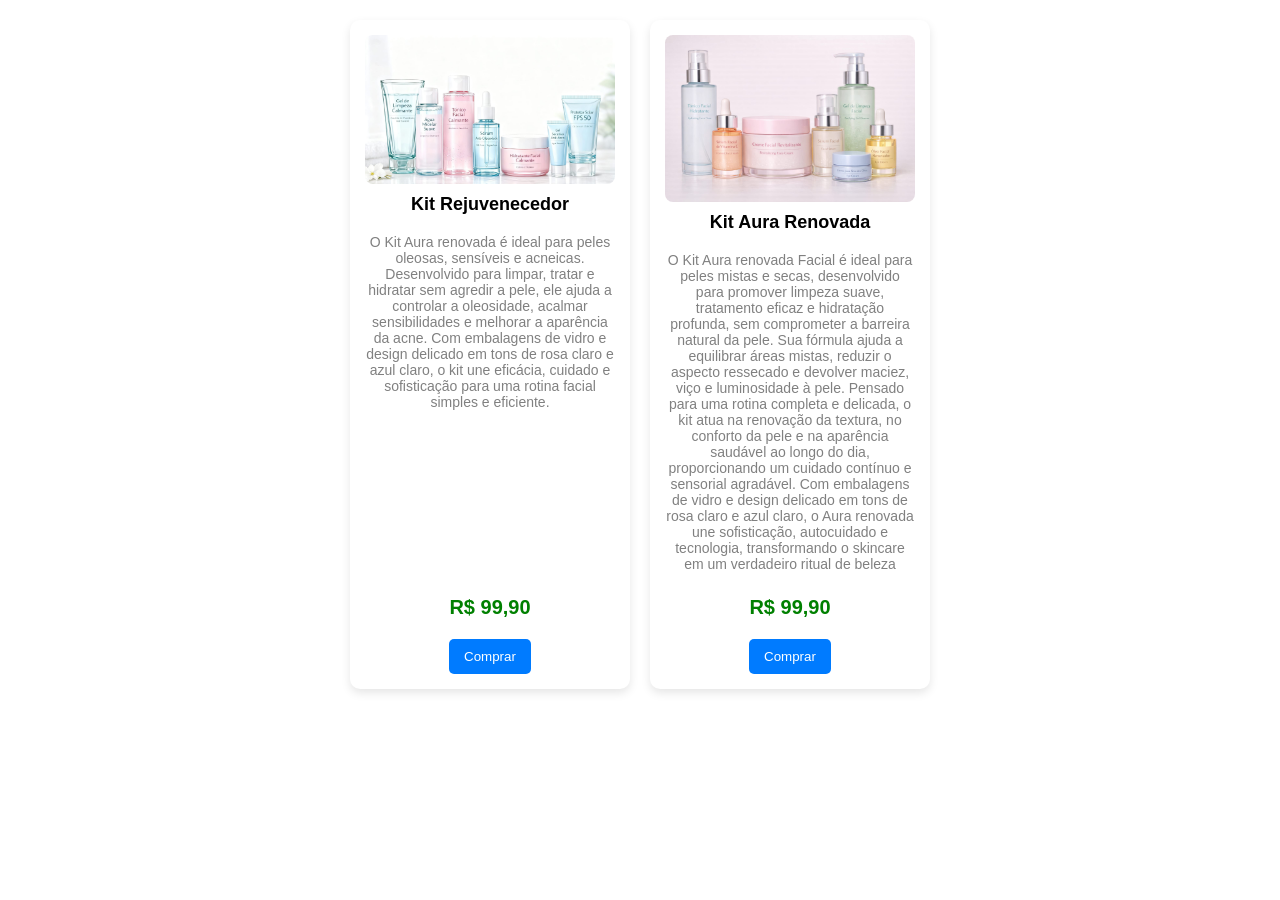
==== Compras.html @ 040ebad8 "ComprasCriado" ====
<!DOCTYPE html>
<html lang="pt-br">
<head>
    <meta charset="UTF-8">
    <meta name="viewport" content="width=device-width, initial-scale=1.0">
    <title>Compras</title>
    <link rel="stylesheet" href="Css/Compras.css">    
</head>
<body>
    <div class="CardsGeral">
    
        <div class="card">
        <img src="Imagens/VidrosProdutos.jpeg" class="card-img">
        <h2 class="card-nome">Kit Rejuvenecedor</h2>
        <p class="card-desc">O Kit Aura renovada é ideal para peles oleosas, 
            sensíveis e acneicas. Desenvolvido para limpar, tratar e hidratar 
            sem agredir a pele, ele ajuda a controlar a oleosidade, acalmar 
            sensibilidades e melhorar a aparência da acne. Com embalagens de vidro e 
            design delicado em tons de rosa claro e azul claro, o kit une eficácia, 
            cuidado e sofisticação para uma rotina facial simples e eficiente.</p>
        <div class="card-footer">
            <span class="card-valor">R$ 99,90</span>
            <button class="card-btn">Comprar</button>
        </div>
    </div>
    <div class="card">
        <img src="Imagens/ComunsProdutos.jpeg" class="card-img">
        <h2 class="card-nome">Kit Aura Renovada</h2>
        <p class="card-desc">O Kit Aura renovada Facial é ideal para peles mistas 
            e secas, desenvolvido para promover limpeza suave, tratamento eficaz e
            hidratação profunda, sem comprometer a barreira natural da pele.
            Sua fórmula ajuda a equilibrar áreas mistas, reduzir o aspecto ressecado
            e devolver maciez, viço e luminosidade à pele.
            Pensado para uma rotina completa e delicada, o kit atua na renovação da textura, 
            no conforto da pele e na aparência saudável ao longo do dia, proporcionando um 
            cuidado contínuo e sensorial agradável.
            Com embalagens de vidro e design delicado em tons de rosa claro e azul claro,
            o Aura renovada une sofisticação, autocuidado e tecnologia, transformando o 
            skincare em um verdadeiro ritual de beleza</p>
        <div class="card-footer">
            <span class="card-valor">R$ 99,90</span>
            <button class="card-btn">Comprar</button>
        </div>
    </div>

</div>
<script>
function comprar(){
    alert("Opção inválida temporariamente");
}
</script>
</body>
</html>
---- Css/Compras.css ----
body {
    font-family: Arial, sans-serif;
    background-color: white;
    margin: 0;
    padding: 20px;
}
.CardsGeral{
    display: flex;
    flex-wrap: wrap;
    gap: 20px;
    justify-content: center;
}
.card {
    background: white;
    width: 250px;
    padding: 15px;
    border-radius: 10px;
    box-shadow: 0 4px 10px rgba(0,0,0,0.1);
    text-align: center;
    display: flex;
    flex-direction: column;
    align-items: center;
}
.card-img {
    width: 100%;
    border-radius: 8px;
}
.card-nome {
    font-size: 18px;
    margin: 10px 0 5px 0;
}
.card-desc {
    font-size: 14px;
    color: gray;
}
.card-valor {
    font-size: 20px;
    color: green;
    margin: 10px 0;
    font-weight: bold;
}
.card-footer {
    margin-top: auto;
    display: flex;
    flex-direction: column;
    gap: 10px;
}

.card-btn {
    background: #007bff;
    color: white;
    border: none;
    padding: 10px;
    border-radius: 5px;
    cursor: pointer;
    width: 100%;
    margin-top: auto;
}
.card-btn:hover {
    background: #0056b3;
}
@media (max-width: 768px) {
    .container-cards {
        justify-content: center;
    }

    .card {
        width: 90%;
        max-width: 300px;
    }
}
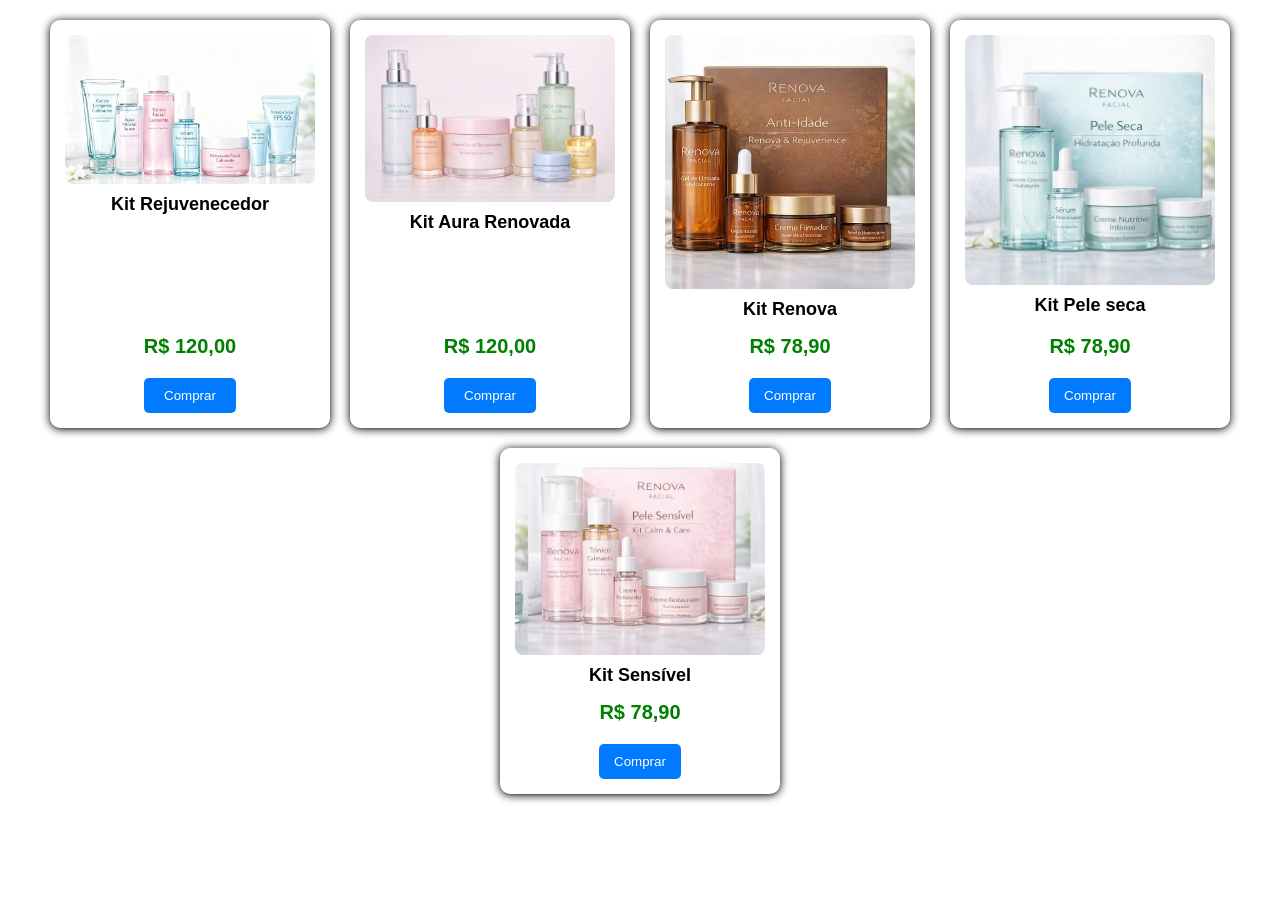
==== commit 70dc481b: "areadecompra" ====
--- a/Compras.html
+++ b/Compras.html
@@ -12,42 +12,49 @@
         <div class="card">
         <img src="Imagens/VidrosProdutos.jpeg" class="card-img">
         <h2 class="card-nome">Kit Rejuvenecedor</h2>
-        <p class="card-desc">O Kit Aura renovada é ideal para peles oleosas, 
-            sensíveis e acneicas. Desenvolvido para limpar, tratar e hidratar 
-            sem agredir a pele, ele ajuda a controlar a oleosidade, acalmar 
-            sensibilidades e melhorar a aparência da acne. Com embalagens de vidro e 
-            design delicado em tons de rosa claro e azul claro, o kit une eficácia, 
-            cuidado e sofisticação para uma rotina facial simples e eficiente.</p>
         <div class="card-footer">
-            <span class="card-valor">R$ 99,90</span>
-            <button class="card-btn">Comprar</button>
+            <span class="card-valor">R$ 120,00</span>
+            <button class="card-btn" onclick="abrirProduto(1)">Comprar</button>
         </div>
     </div>
     <div class="card">
         <img src="Imagens/ComunsProdutos.jpeg" class="card-img">
         <h2 class="card-nome">Kit Aura Renovada</h2>
-        <p class="card-desc">O Kit Aura renovada Facial é ideal para peles mistas 
-            e secas, desenvolvido para promover limpeza suave, tratamento eficaz e
-            hidratação profunda, sem comprometer a barreira natural da pele.
-            Sua fórmula ajuda a equilibrar áreas mistas, reduzir o aspecto ressecado
-            e devolver maciez, viço e luminosidade à pele.
-            Pensado para uma rotina completa e delicada, o kit atua na renovação da textura, 
-            no conforto da pele e na aparência saudável ao longo do dia, proporcionando um 
-            cuidado contínuo e sensorial agradável.
-            Com embalagens de vidro e design delicado em tons de rosa claro e azul claro,
-            o Aura renovada une sofisticação, autocuidado e tecnologia, transformando o 
-            skincare em um verdadeiro ritual de beleza</p>
         <div class="card-footer">
-            <span class="card-valor">R$ 99,90</span>
-            <button class="card-btn">Comprar</button>
+            <span class="card-valor">R$ 120,00</span>
+            <button class="card-btn" onclick="abrirProduto(2)">Comprar</button>
+        </div>
+    </div>
+    <div class="card">
+        <img src="Imagens/Marrom.jpeg" class="card-img">
+        <h2 class="card-nome">Kit Renova</h2>
+        <div class="card-footer">
+            <span class="card-valor">R$ 78,90</span>
+            <button class="card-btn" onclick="abrirProduto(3)">Comprar</button>
+        </div>
+    </div>
+    <div class="card">
+        <img src="Imagens/Ciano.jpeg" class="card-img">
+        <h2 class="card-nome">Kit Pele seca</h2>
+        <div class="card-footer">
+            <span class="card-valor">R$ 78,90</span>
+            <button class="card-btn" onclick="abrirProduto(4)">Comprar</button>
+        </div>
+    </div>
+    <div class="card">
+        <img src="Imagens/Rosa.jpeg" class="card-img">
+        <h2 class="card-nome">Kit Sensível</h2>
+        <div class="card-footer">
+            <span class="card-valor">R$ 78,90</span>
+            <button class="card-btn" onclick="abrirProduto(5)">Comprar</button>
         </div>
     </div>
 
 </div>
 <script>
-function comprar(){
-    alert("Opção inválida temporariamente");
-}
+    function abrirProduto(id) {
+        window.location.href = "ItensCompras.html?produto=" + id;
+    }
 </script>
 </body>
 </html>
--- a/Css/Compras.css
+++ b/Css/Compras.css
@@ -20,6 +20,7 @@
     display: flex;
     flex-direction: column;
     align-items: center;
+    box-shadow:0px 1px 10px, rgba(0,0,0,0.2) 0px 1px 2px;
 }
 .card-img {
     width: 100%;
@@ -55,9 +56,12 @@
     cursor: pointer;
     width: 100%;
     margin-top: auto;
+    transition: 1s;
 }
 .card-btn:hover {
     background: #0056b3;
+    width: 110%;
+    transition: 1s;
 }
 @media (max-width: 768px) {
     .container-cards {
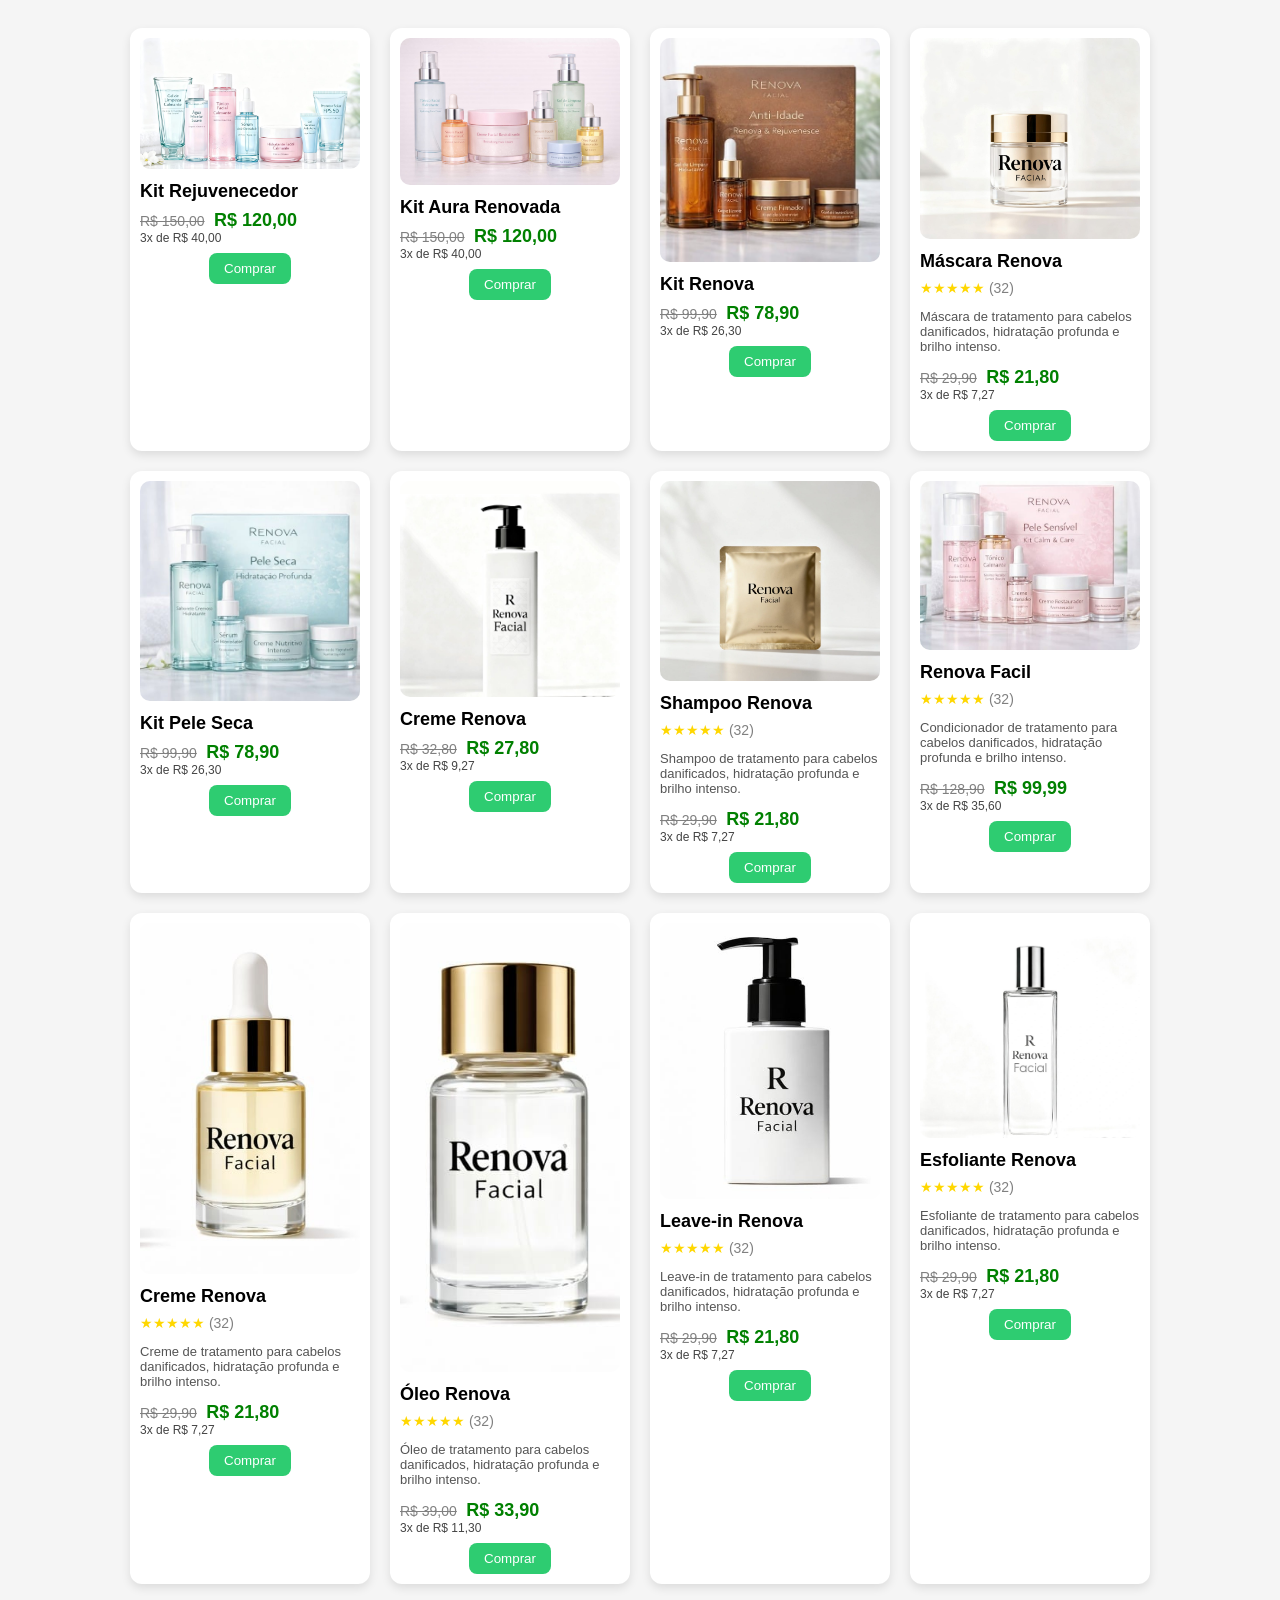
==== commit 74f033b6: "CriaçãodeCheckou" ====
--- a/Compras.html
+++ b/Compras.html
@@ -7,54 +7,265 @@
     <link rel="stylesheet" href="Css/Compras.css">    
 </head>
 <body>
-    <div class="CardsGeral">
-    
-        <div class="card">
+<div class="CardsGeral">
+
+    <div class="card">
         <img src="Imagens/VidrosProdutos.jpeg" class="card-img">
         <h2 class="card-nome">Kit Rejuvenecedor</h2>
-        <div class="card-footer">
+
+        <div class="precos">
+            <span class="preco-antigo">R$ 150,00</span>
             <span class="card-valor">R$ 120,00</span>
+        </div>
+
+        <div class="parcelamento">3x de R$ 40,00</div>
+
+        <div class="card-footer">
             <button class="card-btn" onclick="abrirProduto(1)">Comprar</button>
         </div>
     </div>
+
     <div class="card">
         <img src="Imagens/ComunsProdutos.jpeg" class="card-img">
         <h2 class="card-nome">Kit Aura Renovada</h2>
-        <div class="card-footer">
+
+        <div class="precos">
+            <span class="preco-antigo">R$ 150,00</span>
             <span class="card-valor">R$ 120,00</span>
+        </div>
+
+        <div class="parcelamento">3x de R$ 40,00</div>
+
+        <div class="card-footer">
             <button class="card-btn" onclick="abrirProduto(2)">Comprar</button>
         </div>
     </div>
+
     <div class="card">
         <img src="Imagens/Marrom.jpeg" class="card-img">
         <h2 class="card-nome">Kit Renova</h2>
-        <div class="card-footer">
+
+        <div class="precos">
+            <span class="preco-antigo">R$ 99,90</span>
             <span class="card-valor">R$ 78,90</span>
+        </div>
+
+        <div class="parcelamento">3x de R$ 26,30</div>
+
+        <div class="card-footer">
             <button class="card-btn" onclick="abrirProduto(3)">Comprar</button>
         </div>
     </div>
+
+    <div class="card">
+        <img src="Imagens/ItensRenova/ItemRenova6.jpeg" class="card-img">
+        <h2 class="card-nome">Máscara Renova</h2>
+
+        <div class="card-avaliacao">
+            ★★★★★ <span class="num-avaliacoes">(32)</span>
+        </div>
+
+        <p class="card-descricao">
+            Máscara de tratamento para cabelos danificados, hidratação profunda e brilho intenso.
+        </p>
+
+        <div class="precos">
+            <span class="preco-antigo">R$ 29,90</span>
+            <span class="card-valor">R$ 21,80</span>
+        </div>
+
+        <div class="parcelamento">3x de R$ 7,27</div>
+
+        <div class="card-footer">
+            <button class="card-btn" onclick="abrirProduto(4)">Comprar</button>
+        </div>
+    </div>
+
     <div class="card">
         <img src="Imagens/Ciano.jpeg" class="card-img">
-        <h2 class="card-nome">Kit Pele seca</h2>
-        <div class="card-footer">
+        <h2 class="card-nome">Kit Pele Seca</h2>
+
+        <div class="precos">
+            <span class="preco-antigo">R$ 99,90</span>
             <span class="card-valor">R$ 78,90</span>
-            <button class="card-btn" onclick="abrirProduto(4)">Comprar</button>
-        </div>
-    </div>
+        </div>
+
+        <div class="parcelamento">3x de R$ 26,30</div>
+
+        <div class="card-footer">
+            <button class="card-btn" onclick="abrirProduto(5)">Comprar</button>
+        </div>
+
+    </div>
+
+    <div class="card">
+        <img src="Imagens/ItensRenova/ItemRenova1.jpeg" class="card-img">
+        <h2 class="card-nome">Creme Renova</h2>
+
+        <div class="precos">
+            <span class="preco-antigo">R$ 32,80</span>
+            <span class="card-valor">R$ 27,80</span>
+        </div>
+
+        <div class="parcelamento">3x de R$ 9,27</div>
+
+        <div class="card-footer">
+            <button class="card-btn" onclick="abrirProduto(6)">Comprar</button>
+        </div>
+
+    </div>
+    <div class="card">
+        <img src="Imagens/ItensRenova/ItemRenova7.jpeg" class="card-img">
+        <h2 class="card-nome">Shampoo Renova</h2>
+
+        <div class="card-avaliacao">
+            ★★★★★ <span class="num-avaliacoes">(32)</span>
+        </div>
+
+        <p class="card-descricao">
+            Shampoo de tratamento para cabelos danificados, hidratação profunda e brilho intenso.
+        </p>
+
+        <div class="precos">
+            <span class="preco-antigo">R$ 29,90</span>
+            <span class="card-valor">R$ 21,80</span>
+        </div>
+
+        <div class="parcelamento">3x de R$ 7,27</div>
+
+        <div class="card-footer">
+            <button class="card-btn" onclick="abrirProduto(7)">Comprar</button>
+        </div>
+    </div>
+
     <div class="card">
         <img src="Imagens/Rosa.jpeg" class="card-img">
-        <h2 class="card-nome">Kit Sensível</h2>
-        <div class="card-footer">
-            <span class="card-valor">R$ 78,90</span>
-            <button class="card-btn" onclick="abrirProduto(5)">Comprar</button>
-        </div>
-    </div>
-
+        <h2 class="card-nome">Renova Facil</h2>
+
+        <div class="card-avaliacao">
+            ★★★★★ <span class="num-avaliacoes">(32)</span>
+        </div>
+
+        <p class="card-descricao">
+            Condicionador de tratamento para cabelos danificados, hidratação profunda e brilho intenso.
+        </p>
+
+        <div class="precos">
+            <span class="preco-antigo">R$ 128,90</span>
+            <span class="card-valor">R$ 99,99</span>
+        </div>
+
+        <div class="parcelamento">3x de R$ 35,60</div>
+
+        <div class="card-footer">
+            <button class="card-btn" onclick="abrirProduto(8)">Comprar</button>
+        </div>
+
+    </div>
+
+    <div class="card">
+        <img src="Imagens/ItensRenova/ItemRenova9.jpeg" class="card-img">
+        <h2 class="card-nome">Creme Renova</h2>
+
+        <div class="card-avaliacao">
+            ★★★★★ <span class="num-avaliacoes">(32)</span>
+        </div>
+
+        <p class="card-descricao">
+            Creme de tratamento para cabelos danificados, hidratação profunda e brilho intenso.
+        </p>
+
+        <div class="precos">
+            <span class="preco-antigo">R$ 29,90</span>
+            <span class="card-valor">R$ 21,80</span>
+        </div>
+
+        <div class="parcelamento">3x de R$ 7,27</div>
+
+        <div class="card-footer">
+            <button class="card-btn" onclick="abrirProduto(9)">Comprar</button>
+        </div>
+
+    </div>
+
+    <div class="card">
+        <img src="Imagens/ItensRenova/ItemRenova8.jpeg" class="card-img">
+        <h2 class="card-nome">Óleo Renova</h2>
+
+        <div class="card-avaliacao">
+            ★★★★★ <span class="num-avaliacoes">(32)</span>
+        </div>
+
+        <p class="card-descricao">
+            Óleo de tratamento para cabelos danificados, hidratação profunda e brilho intenso.
+        </p>
+
+        <div class="precos">
+            <span class="preco-antigo">R$ 39,00</span>
+            <span class="card-valor">R$ 33,90</span>
+        </div>
+
+        <div class="parcelamento">3x de R$ 11,30</div>
+
+        <div class="card-footer">
+            <button class="card-btn" onclick="abrirProduto(10)">Comprar</button>
+        </div>
+
+    </div>
+
+    <div class="card">
+        <img src="Imagens/ItensRenova/ItemRenova0.jpeg" class="card-img">
+        <h2 class="card-nome">Leave-in Renova</h2>
+
+        <div class="card-avaliacao">
+            ★★★★★ <span class="num-avaliacoes">(32)</span>
+        </div>
+
+        <p class="card-descricao">
+            Leave-in de tratamento para cabelos danificados, hidratação profunda e brilho intenso.
+        </p>
+
+        <div class="precos">
+            <span class="preco-antigo">R$ 29,90</span>
+            <span class="card-valor">R$ 21,80</span>
+        </div>
+
+        <div class="parcelamento">3x de R$ 7,27</div>
+
+        <div class="card-footer">
+            <button class="card-btn" onclick="abrirProduto(11)">Comprar</button>
+        </div>
+    </div>
+    <div class="card">
+        <img src="Imagens/ItensRenova/ItemRenova2.jpeg" class="card-img">
+        <h2 class="card-nome">Esfoliante Renova</h2>
+
+        <div class="card-avaliacao">
+            ★★★★★ <span class="num-avaliacoes">(32)</span>
+        </div>
+
+        <p class="card-descricao">
+            Esfoliante de tratamento para cabelos danificados, hidratação profunda e brilho intenso.
+        </p>
+
+        <div class="precos">
+            <span class="preco-antigo">R$ 29,90</span>
+            <span class="card-valor">R$ 21,80</span>
+        </div>
+
+        <div class="parcelamento">3x de R$ 7,27</div>
+
+        <div class="card-footer">
+            <button class="card-btn" onclick="abrirProduto(12)">Comprar</button>
+        </div>
+    </div>
 </div>
+
 <script>
-    function abrirProduto(id) {
-        window.location.href = "ItensCompras.html?produto=" + id;
-    }
+function abrirProduto(id) {
+    window.location.href = "ItensCompras.html?produto=" + id;
+}
 </script>
+
 </body>
 </html>
--- a/Css/Compras.css
+++ b/Css/Compras.css
@@ -1,75 +1,89 @@
 body {
-    font-family: Arial, sans-serif;
-    background-color: white;
-    margin: 0;
-    padding: 20px;
+    font-family: Arial;
+    background-color: #f5f5f5;
 }
-.CardsGeral{
+
+.CardsGeral {
     display: flex;
     flex-wrap: wrap;
     gap: 20px;
     justify-content: center;
+    padding: 20px;
 }
+
 .card {
+    width: 220px;
     background: white;
-    width: 250px;
-    padding: 15px;
-    border-radius: 10px;
+    border-radius: 12px;
+    padding: 10px;
     box-shadow: 0 4px 10px rgba(0,0,0,0.1);
-    text-align: center;
-    display: flex;
-    flex-direction: column;
-    align-items: center;
-    box-shadow:0px 1px 10px, rgba(0,0,0,0.2) 0px 1px 2px;
+    transition: 0.3s;
 }
+
+.card:hover {
+    transform: scale(1.05);
+}
+
 .card-img {
     width: 100%;
-    border-radius: 8px;
+    border-radius: 10px;
 }
+
 .card-nome {
     font-size: 18px;
-    margin: 10px 0 5px 0;
+    margin: 8px 0;
 }
-.card-desc {
+
+.card-avaliacao {
+    color: gold;
     font-size: 14px;
+}
+
+.num-avaliacoes {
     color: gray;
 }
+
+.card-descricao {
+    font-size: 13px;
+    color: #555;
+}
+
+.precos {
+    margin-top: 5px;
+}
+
+.preco-antigo {
+    text-decoration: line-through;
+    color: gray;
+    font-size: 14px;
+    margin-right: 5px;
+}
+
 .card-valor {
-    font-size: 20px;
     color: green;
-    margin: 10px 0;
+    font-size: 18px;
     font-weight: bold;
 }
+
+.parcelamento {
+    font-size: 12px;
+    color: #444;
+    margin-bottom: 8px;
+}
+
 .card-footer {
-    margin-top: auto;
-    display: flex;
-    flex-direction: column;
-    gap: 10px;
+    text-align: center;
 }
 
 .card-btn {
-    background: #007bff;
+    background: #2ecc71;
     color: white;
     border: none;
-    padding: 10px;
-    border-radius: 5px;
+    padding: 8px 15px;
+    border-radius: 8px;
     cursor: pointer;
-    width: 100%;
-    margin-top: auto;
-    transition: 1s;
 }
+
 .card-btn:hover {
-    background: #0056b3;
-    width: 110%;
-    transition: 1s;
-}
-@media (max-width: 768px) {
-    .container-cards {
-        justify-content: center;
-    }
-
-    .card {
-        width: 90%;
-        max-width: 300px;
-    }
+    background: #27ae60;
 }
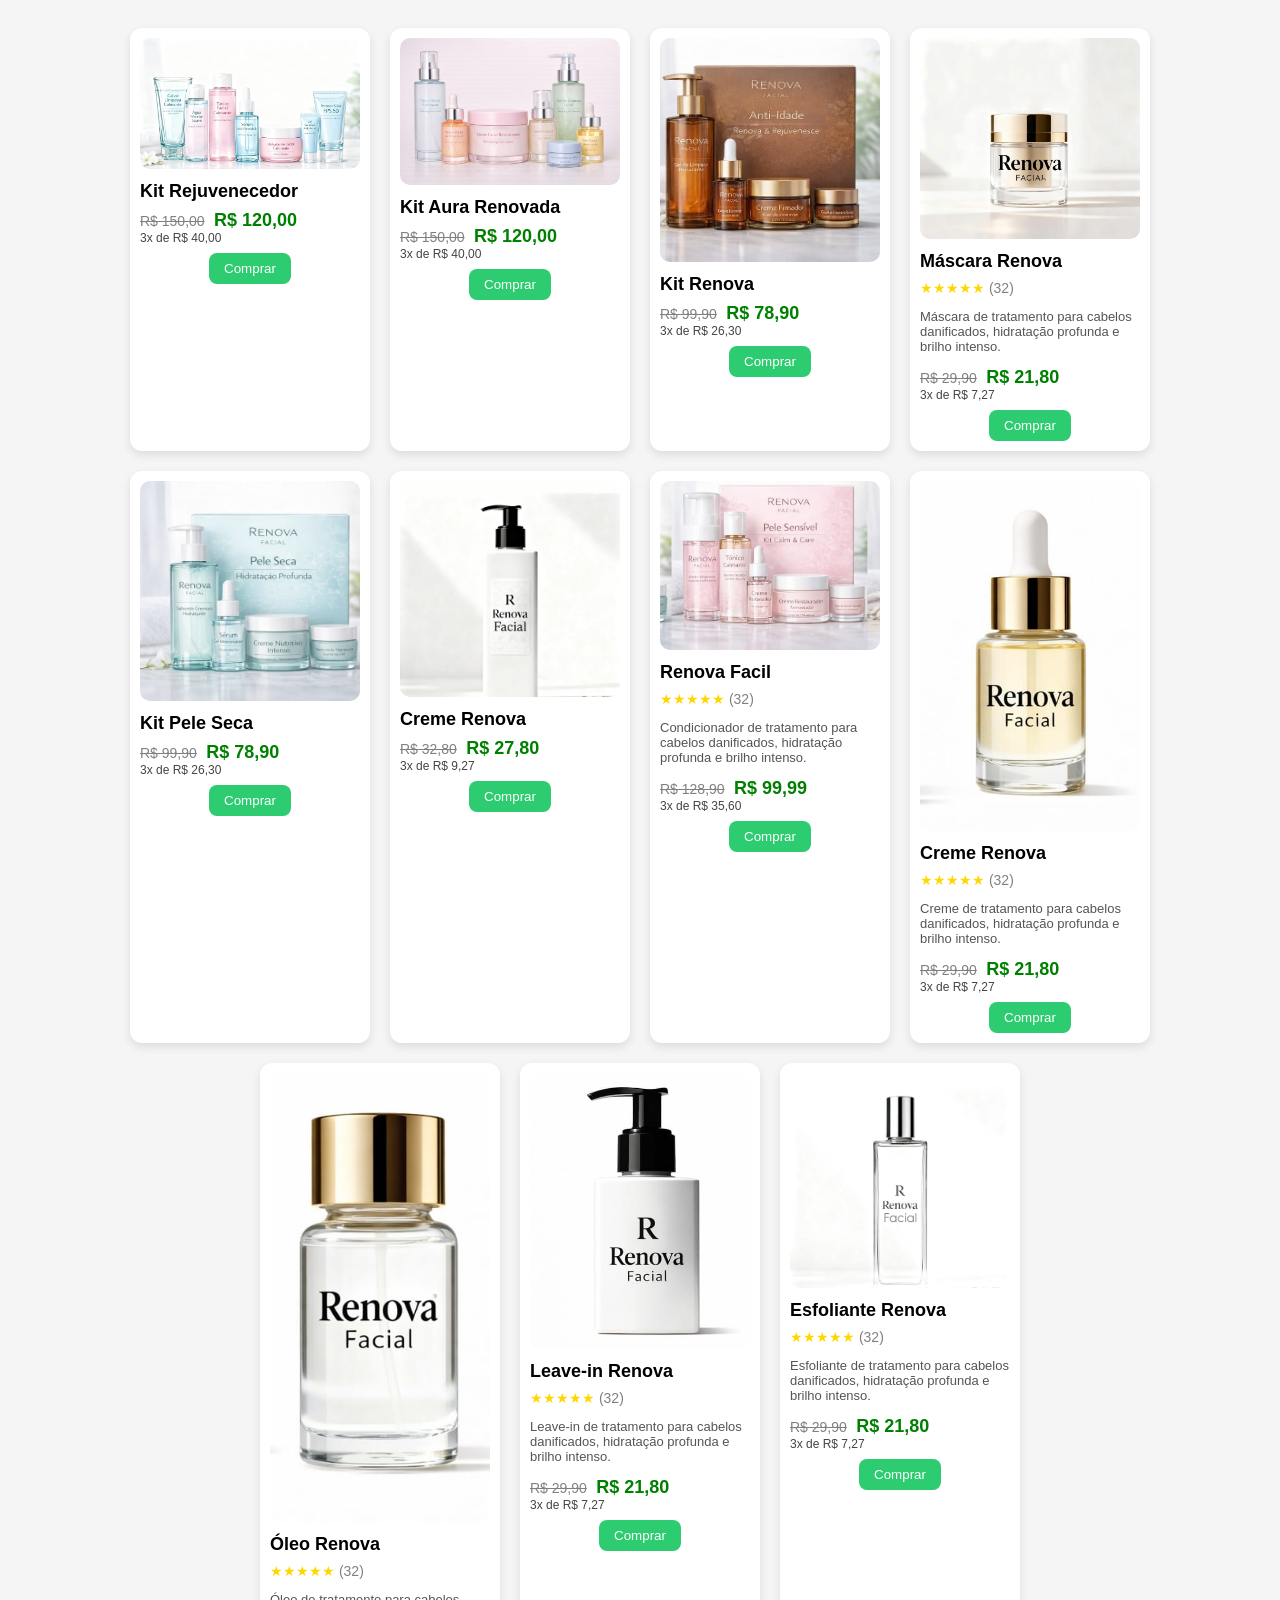
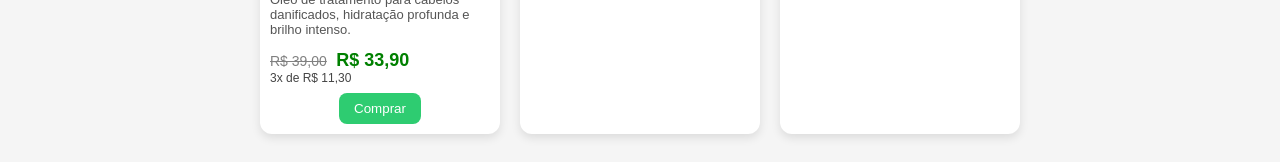
==== commit 16918ebe: "RetiraItemShampoo" ====
--- a/Compras.html
+++ b/Compras.html
@@ -114,29 +114,6 @@
         </div>
 
     </div>
-    <div class="card">
-        <img src="Imagens/ItensRenova/ItemRenova7.jpeg" class="card-img">
-        <h2 class="card-nome">Shampoo Renova</h2>
-
-        <div class="card-avaliacao">
-            ★★★★★ <span class="num-avaliacoes">(32)</span>
-        </div>
-
-        <p class="card-descricao">
-            Shampoo de tratamento para cabelos danificados, hidratação profunda e brilho intenso.
-        </p>
-
-        <div class="precos">
-            <span class="preco-antigo">R$ 29,90</span>
-            <span class="card-valor">R$ 21,80</span>
-        </div>
-
-        <div class="parcelamento">3x de R$ 7,27</div>
-
-        <div class="card-footer">
-            <button class="card-btn" onclick="abrirProduto(7)">Comprar</button>
-        </div>
-    </div>
 
     <div class="card">
         <img src="Imagens/Rosa.jpeg" class="card-img">
